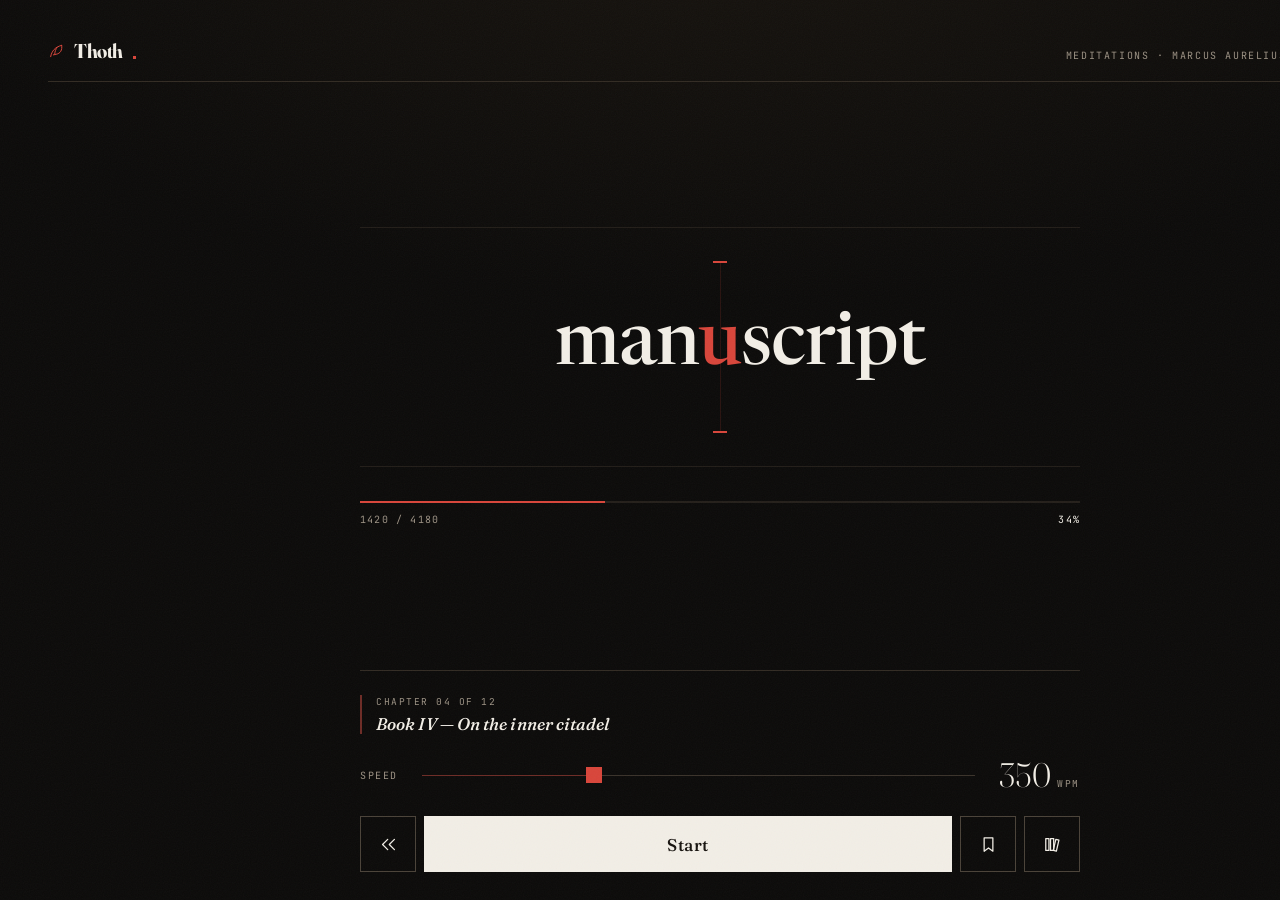
==== design/Escritorio.dc.html @ 0ae3c30a "Build out Papel nocturno across every screen Direction A is chosen. Adds the five screens the direct" ====
<!doctype html>
<html>
<head>
  <meta charset="utf-8">
  <script src="./support.js"></script>
</head>
<body>
<x-dc>
<helmet>
  <link rel="stylesheet" href="https://fonts.googleapis.com/css2?family=Fraunces:ital,opsz,wght@0,9..144,300..700;1,9..144,300..700&amp;family=JetBrains+Mono:wght@400;600&amp;family=Newsreader:opsz,wght@6..72,400;6..72,500&amp;display=swap">
  <style>
    *, *::before, *::after { box-sizing: border-box; }
    body { margin: 0; overflow: hidden; }
    a { color: #d8453a; }
    a:hover { color: #f2eee6; }
    .grain::after {
      content: '';
      position: absolute;
      top: 0; right: 0; bottom: 0; left: 0;
      pointer-events: none;
      opacity: 0.04;
      background-image: url("data:image/svg+xml,%3Csvg xmlns='http://www.w3.org/2000/svg' width='140' height='140'%3E%3Cfilter id='n'%3E%3CfeTurbulence type='fractalNoise' baseFrequency='0.85' numOctaves='4' stitchTiles='stitch'/%3E%3C/filter%3E%3Crect width='140' height='140' filter='url(%23n)'/%3E%3C/svg%3E");
    }
  </style>
</helmet>

<div class="grain" style="width: 1440px; height: 900px; position: relative; background-color: #0b0a09; background-image: radial-gradient(90% 70% at 50% -10%, #17130e 0%, #0b0a09 62%); color: #f2eee6; font-family: 'Fraunces', Georgia, serif; display: flex; flex-direction: column; padding: 28px 48px; overflow: hidden;">

  <div style="display: flex; align-items: baseline; justify-content: space-between; gap: 24px; padding: 10px 0 18px; border-bottom: 1px solid #322b23;">
    <div style="display: flex; align-items: center; gap: 10px;">
      <svg width="16" height="16" viewBox="0 0 24 24" fill="none" stroke="#d8453a" stroke-width="1.5" stroke-linecap="round" stroke-linejoin="round" style="flex-shrink: 0;">
        <path d="M20.5 3.5C10.5 6 5.5 12 4 20.5"/>
        <path d="M20.5 3.5c1.2 7.2-2 12.2-8.2 13.4l-4.3.9"/>
        <path d="M13.6 6.4c-2.1 3-3.2 6.3-3.4 9.6"/>
      </svg>
      <span style="font-size: 20px; font-weight: 700; letter-spacing: -0.02em; font-variation-settings: 'opsz' 144;">Thoth</span>
      <span style="width: 3px; height: 3px; background: #d8453a; align-self: flex-end; margin-bottom: 4px;"></span>
    </div>
    <div style="display: flex; align-items: baseline; gap: 22px; font-family: 'JetBrains Mono', ui-monospace, Menlo, monospace; font-size: 10px; letter-spacing: 0.16em; text-transform: uppercase;">
      <span style="color: #9c9284;">Meditations &middot; Marcus Aurelius</span>
      <span style="width: 1px; height: 10px; background: #3a332b;"></span>
      <span style="color: #f2eee6;">IV &middot; 34%</span>
    </div>
  </div>

  <div style="flex: 1 1 0; min-height: 0; display: flex; flex-direction: column; justify-content: center; align-items: center;">
    <div style="width: 100%; max-width: 720px; display: flex; flex-direction: column; align-items: center;">

      <div style="width: 100%; height: 240px; position: relative; display: flex; align-items: center; justify-content: center;">
        <div style="position: absolute; top: 0; left: 0; right: 0; height: 1px; background: #221d18;"></div>
        <div style="position: absolute; bottom: 0; left: 0; right: 0; height: 1px; background: #221d18;"></div>
        <div style="position: absolute; left: 50%; top: 36px; bottom: 36px; width: 1px; background: rgba(216, 69, 58, 0.15);"></div>
        <div style="position: absolute; left: 50%; top: 34px; transform: translateX(-50%); width: 14px; height: 2px; background: #d8453a;"></div>
        <div style="position: absolute; left: 50%; bottom: 34px; transform: translateX(-50%); width: 14px; height: 2px; background: #d8453a;"></div>
        <div style="display: flex; align-items: baseline; justify-content: center; width: 100%; font-family: 'Newsreader', Georgia, serif; font-weight: 500; font-size: 72px; letter-spacing: -0.014em; font-variation-settings: 'opsz' 72; white-space: nowrap;">
          <span style="flex: 1 1 0; text-align: right;">man</span>
          <span style="flex: 0 0 auto; color: #d8453a;">u</span>
          <span style="flex: 1 1 0; text-align: left;">script</span>
        </div>
      </div>

      <div style="width: 100%; height: 2px; background: #241f1a; margin-top: 34px; overflow: hidden;">
        <div style="height: 100%; width: 34%; background: #d8453a;"></div>
      </div>
      <div style="width: 100%; display: flex; justify-content: space-between; align-items: baseline; margin-top: 10px; font-family: 'JetBrains Mono', ui-monospace, Menlo, monospace; font-size: 10px; letter-spacing: 0.12em; text-transform: uppercase;">
        <span style="color: #9c9284;">1420 / 4180</span>
        <span style="color: #f2eee6;">34%</span>
      </div>
    </div>
  </div>

  <div style="width: 100%; max-width: 720px; align-self: center; padding-top: 24px; border-top: 1px solid #322b23; display: flex; flex-direction: column; gap: 20px;">

    <div style="display: flex; align-items: stretch; gap: 14px;">
      <div style="width: 2px; background: #6d2b25; flex-shrink: 0;"></div>
      <div style="display: flex; flex-direction: column; gap: 5px; min-width: 0;">
        <div style="font-family: 'JetBrains Mono', ui-monospace, Menlo, monospace; font-size: 9.5px; color: #9c9284; letter-spacing: 0.16em; text-transform: uppercase;">Chapter 04 of 12</div>
        <div style="font-style: italic; font-size: 17px; font-weight: 500; letter-spacing: 0.005em; overflow: hidden; text-overflow: ellipsis; white-space: nowrap;">Book IV &mdash; On the inner citadel</div>
      </div>
    </div>

    <div style="display: flex; align-items: center; gap: 24px;">
      <span style="font-family: 'JetBrains Mono', ui-monospace, Menlo, monospace; font-size: 10px; color: #9c9284; letter-spacing: 0.16em; text-transform: uppercase; flex-shrink: 0;">Speed</span>
      <div style="position: relative; flex: 1 1 0; height: 18px; display: flex; align-items: center;">
        <div style="width: 100%; height: 1px; background: #3a322a;"></div>
        <div style="position: absolute; left: 0; width: 31%; height: 1px; background: #6d2b25;"></div>
        <div style="position: absolute; left: 31%; width: 16px; height: 16px; margin-left: -8px; background: #d8453a;"></div>
      </div>
      <div style="display: flex; align-items: baseline; gap: 7px; flex-shrink: 0;">
        <span style="font-size: 34px; font-weight: 300; font-variation-settings: 'opsz' 144; letter-spacing: -0.01em;">350</span>
        <span style="font-family: 'JetBrains Mono', ui-monospace, Menlo, monospace; font-size: 9.5px; color: #9c9284; letter-spacing: 0.16em;">WPM</span>
      </div>
    </div>

    <div style="display: flex; align-items: center; gap: 8px;">
      <div style="width: 56px; height: 56px; border: 1px solid #4a4238; color: #f2eee6; display: flex; align-items: center; justify-content: center; flex-shrink: 0;">
        <svg width="19" height="19" viewBox="0 0 24 24" fill="none" stroke="currentColor" stroke-width="1.6" stroke-linecap="round" stroke-linejoin="round"><path d="M11 5.5 4.5 12 11 18.5"/><path d="M19.5 5.5 13 12l6.5 6.5"/></svg>
      </div>
      <div style="flex: 1 1 0; height: 56px; background: #f2eee6; color: #17130f; display: flex; align-items: center; justify-content: center; font-size: 17px; font-weight: 500; letter-spacing: 0.03em;">Start</div>
      <div style="width: 56px; height: 56px; border: 1px solid #4a4238; color: #f2eee6; display: flex; align-items: center; justify-content: center; flex-shrink: 0;">
        <svg width="19" height="19" viewBox="0 0 24 24" fill="none" stroke="currentColor" stroke-width="1.6" stroke-linecap="round" stroke-linejoin="round"><path d="M6.5 3.5h11v17l-5.5-4.2-5.5 4.2z"/></svg>
      </div>
      <div style="width: 56px; height: 56px; border: 1px solid #4a4238; color: #f2eee6; display: flex; align-items: center; justify-content: center; flex-shrink: 0;">
        <svg width="19" height="19" viewBox="0 0 24 24" fill="none" stroke="currentColor" stroke-width="1.6" stroke-linecap="round" stroke-linejoin="round"><path d="M3.5 4.5h4v15h-4z"/><path d="M9.5 4.5h4v15h-4z"/><path d="M16.2 5.4l3.9 1-3.2 14.1-3.9-1z"/></svg>
      </div>
    </div>
  </div>
</div>
</x-dc>
</body>
</html>
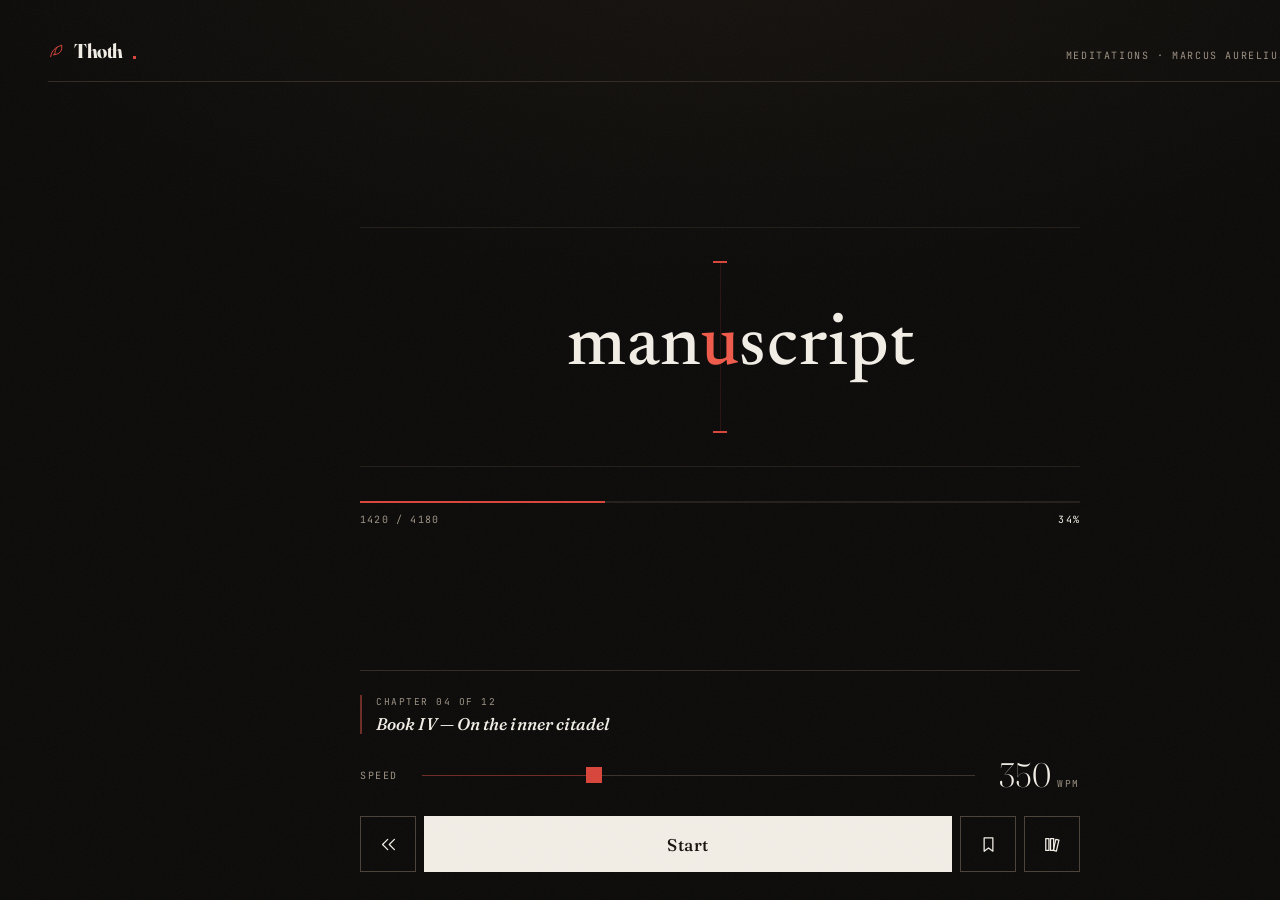
==== commit f1a153c9: "Tune the reading face for recognition speed, not display Three changes to the RSVP word in the reade" ====
--- a/design/Escritorio.dc.html
+++ b/design/Escritorio.dc.html
@@ -52,9 +52,9 @@
         <div style="position: absolute; left: 50%; top: 36px; bottom: 36px; width: 1px; background: rgba(216, 69, 58, 0.15);"></div>
         <div style="position: absolute; left: 50%; top: 34px; transform: translateX(-50%); width: 14px; height: 2px; background: #d8453a;"></div>
         <div style="position: absolute; left: 50%; bottom: 34px; transform: translateX(-50%); width: 14px; height: 2px; background: #d8453a;"></div>
-        <div style="display: flex; align-items: baseline; justify-content: center; width: 100%; font-family: 'Newsreader', Georgia, serif; font-weight: 500; font-size: 72px; letter-spacing: -0.014em; font-variation-settings: 'opsz' 72; white-space: nowrap;">
+        <div style="display: flex; align-items: baseline; justify-content: center; width: 100%; font-family: 'Newsreader', Georgia, serif; font-weight: 500; font-size: 72px; letter-spacing: 0.012em; font-variation-settings: 'opsz' 20; white-space: nowrap;">
           <span style="flex: 1 1 0; text-align: right;">man</span>
-          <span style="flex: 0 0 auto; color: #d8453a;">u</span>
+          <span style="flex: 0 0 auto; color: #ef5a4a;">u</span>
           <span style="flex: 1 1 0; text-align: left;">script</span>
         </div>
       </div>
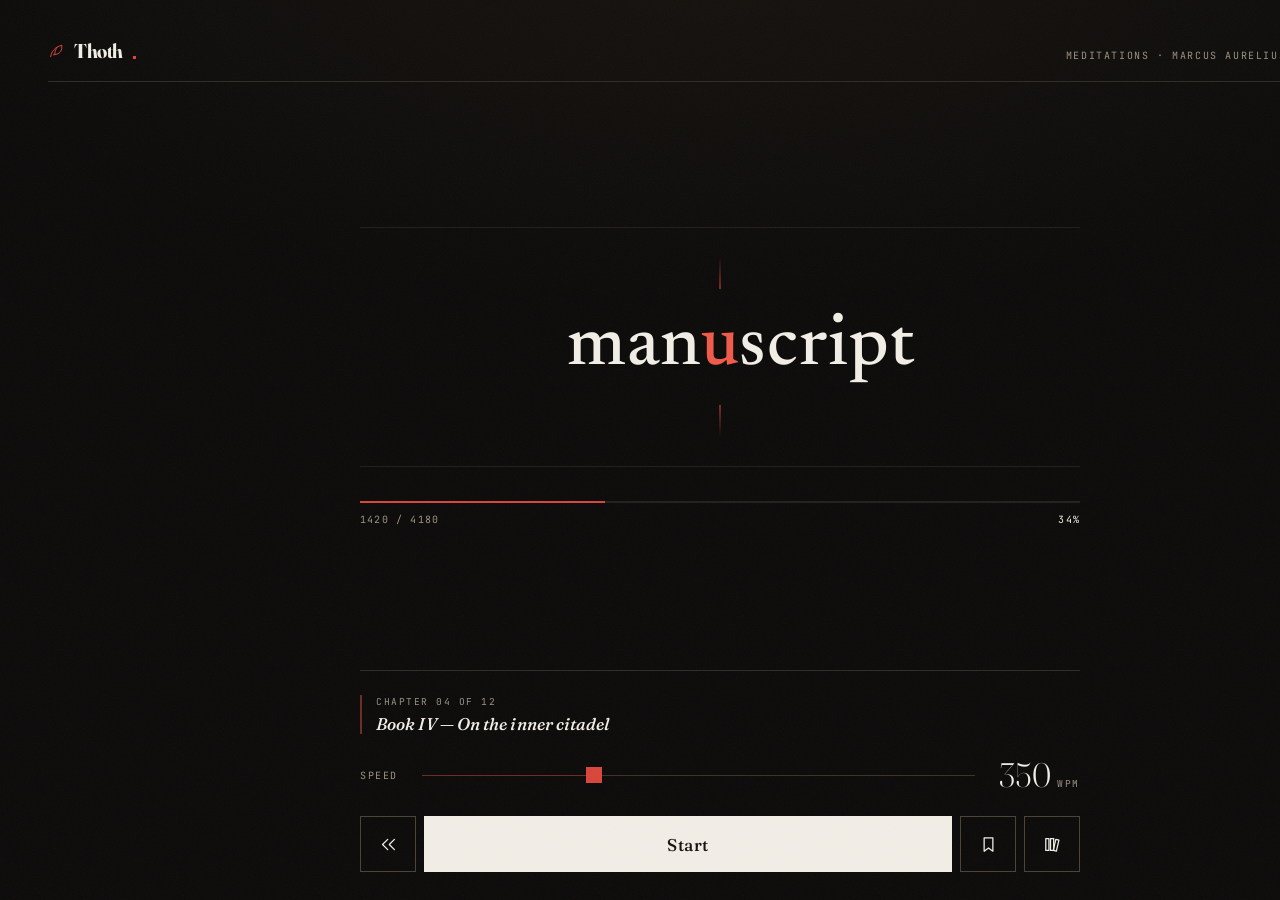
==== commit 491d9684: "Turn the fixation marks into vertical strokes beside the word The two red marks exist to hold the ey" ====
--- a/design/Escritorio.dc.html
+++ b/design/Escritorio.dc.html
@@ -49,9 +49,8 @@
       <div style="width: 100%; height: 240px; position: relative; display: flex; align-items: center; justify-content: center;">
         <div style="position: absolute; top: 0; left: 0; right: 0; height: 1px; background: #221d18;"></div>
         <div style="position: absolute; bottom: 0; left: 0; right: 0; height: 1px; background: #221d18;"></div>
-        <div style="position: absolute; left: 50%; top: 36px; bottom: 36px; width: 1px; background: rgba(216, 69, 58, 0.15);"></div>
-        <div style="position: absolute; left: 50%; top: 34px; transform: translateX(-50%); width: 14px; height: 2px; background: #d8453a;"></div>
-        <div style="position: absolute; left: 50%; bottom: 34px; transform: translateX(-50%); width: 14px; height: 2px; background: #d8453a;"></div>
+        <div style="position: absolute; left: 50%; top: 30px; width: 2px; height: 32px; margin-left: -1px; background: linear-gradient(to bottom, rgba(216, 69, 58, 0) 0%, rgba(216, 69, 58, 0.55) 100%);"></div>
+        <div style="position: absolute; left: 50%; bottom: 30px; width: 2px; height: 32px; margin-left: -1px; background: linear-gradient(to top, rgba(216, 69, 58, 0) 0%, rgba(216, 69, 58, 0.55) 100%);"></div>
         <div style="display: flex; align-items: baseline; justify-content: center; width: 100%; font-family: 'Newsreader', Georgia, serif; font-weight: 500; font-size: 72px; letter-spacing: 0.012em; font-variation-settings: 'opsz' 20; white-space: nowrap;">
           <span style="flex: 1 1 0; text-align: right;">man</span>
           <span style="flex: 0 0 auto; color: #ef5a4a;">u</span>
